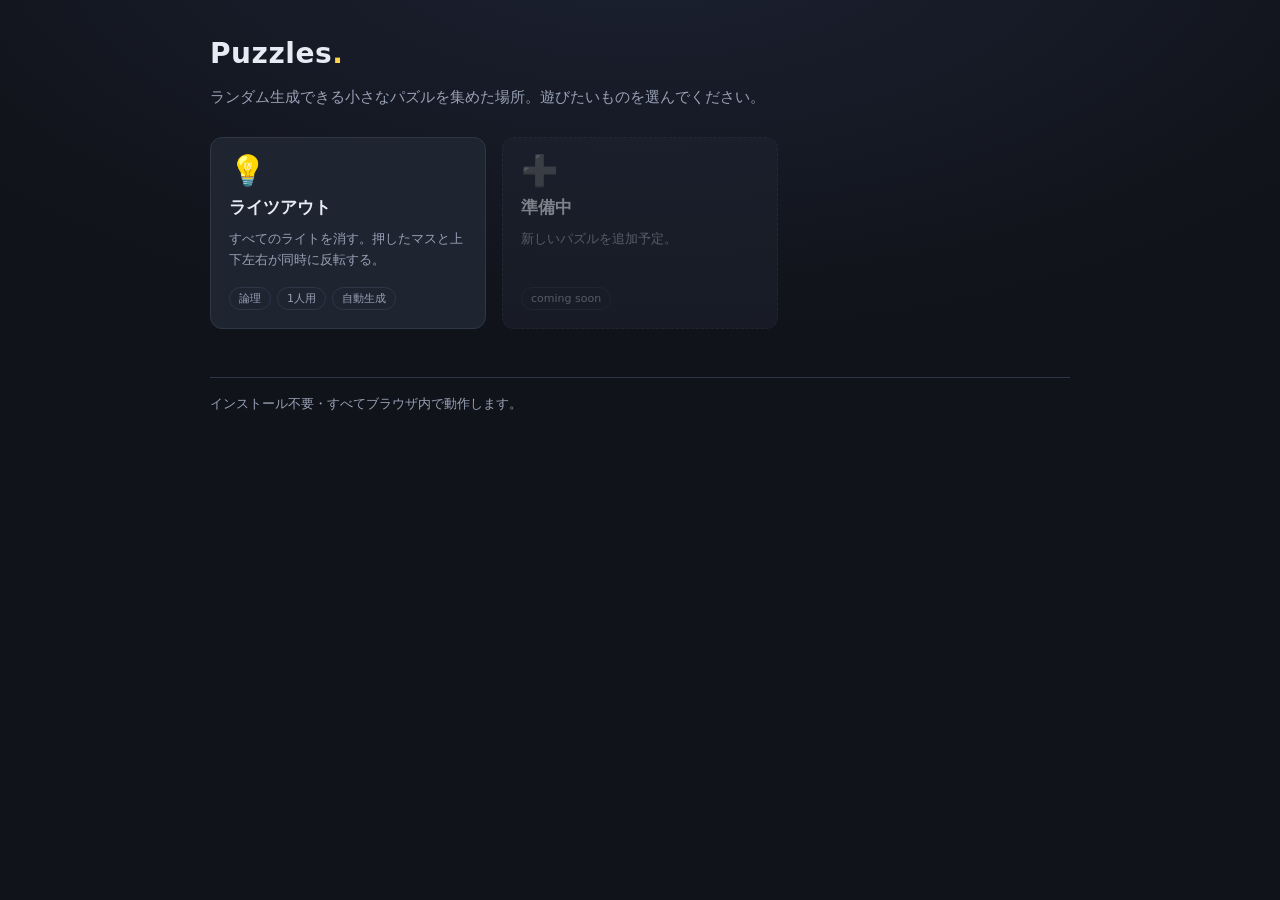
==== index.html @ 662f058c "パズルアーカイブの土台とライツアウトを追加 パズル選択画面（assets/js/puzzles.js のレジストリからカードを自動生成）、共通スタイル、最初のパズルとしてライツアウトを実装。盤面は全消" ====
<!doctype html>
<html lang="ja">
<head>
<meta charset="utf-8">
<meta name="viewport" content="width=device-width, initial-scale=1">
<title>Puzzles — 小さなパズル置き場</title>
<meta name="description" content="ランダム生成できる小さなパズルのアーカイブ。ブラウザでそのまま遊べます。">
<link rel="stylesheet" href="assets/css/base.css">
<link rel="icon" href="data:image/svg+xml,<svg xmlns='http://www.w3.org/2000/svg' viewBox='0 0 32 32'><text y='26' font-size='26'>🧩</text></svg>">
</head>
<body>
<div class="wrap">
  <header class="site-header">
    <h1 class="site-title">Puzzles<span class="dot">.</span></h1>
  </header>

  <p class="lede">
    ランダム生成できる小さなパズルを集めた場所。遊びたいものを選んでください。
  </p>

  <main id="puzzle-list" class="card-grid"></main>

  <footer class="site-footer">
    インストール不要・すべてブラウザ内で動作します。
  </footer>
</div>

<script src="assets/js/puzzles.js"></script>
<script>
  renderPuzzleList(document.getElementById("puzzle-list"));
</script>
</body>
</html>
---- assets/css/base.css ----
/* ==========================================================================
   Puzzles — 共通スタイル
   すべてのパズルページとトップページで読み込む土台。
   ========================================================================== */

:root {
  --bg: #11131a;
  --bg-soft: #191d28;
  --panel: #1f2431;
  --panel-hover: #272d3d;
  --border: #2f3648;
  --text: #e7ebf3;
  --text-dim: #98a1b5;
  --accent: #ffd34d;
  --accent-dim: #6b5a1f;
  --accent-text: #2a2205;
  --ok: #5ad48a;
  --radius: 12px;
  --shadow: 0 6px 20px rgba(0, 0, 0, 0.35);
  --font: "Segoe UI", "Hiragino Sans", "Noto Sans JP", system-ui, sans-serif;
}

* { box-sizing: border-box; }

html, body {
  margin: 0;
  padding: 0;
}

body {
  min-height: 100vh;
  background:
    radial-gradient(1200px 600px at 50% -10%, #1c2233 0%, transparent 70%),
    var(--bg);
  color: var(--text);
  font-family: var(--font);
  line-height: 1.6;
  -webkit-text-size-adjust: 100%;
}

.wrap {
  max-width: 900px;
  margin: 0 auto;
  padding: 32px 20px 64px;
}

a { color: var(--accent); }

/* --- ヘッダー ------------------------------------------------------------ */

.site-header {
  display: flex;
  align-items: baseline;
  justify-content: space-between;
  gap: 16px;
  flex-wrap: wrap;
  margin-bottom: 8px;
}

.site-title {
  margin: 0;
  font-size: 28px;
  letter-spacing: 0.02em;
}

.site-title .dot { color: var(--accent); }

.lede {
  margin: 0 0 28px;
  color: var(--text-dim);
  font-size: 15px;
}

.back-link {
  display: inline-flex;
  align-items: center;
  gap: 6px;
  color: var(--text-dim);
  text-decoration: none;
  font-size: 14px;
}

.back-link:hover { color: var(--text); }

/* --- ボタン類 ------------------------------------------------------------ */

.btn {
  appearance: none;
  border: 1px solid var(--border);
  background: var(--panel);
  color: var(--text);
  font: inherit;
  font-size: 14px;
  padding: 9px 16px;
  border-radius: 999px;
  cursor: pointer;
  transition: background 0.15s, border-color 0.15s, transform 0.05s;
}

.btn:hover { background: var(--panel-hover); border-color: #3d465d; }
.btn:active { transform: translateY(1px); }

.btn.primary {
  background: var(--accent);
  border-color: var(--accent);
  color: var(--accent-text);
  font-weight: 600;
}

.btn.primary:hover { filter: brightness(1.08); }

.controls {
  display: flex;
  flex-wrap: wrap;
  gap: 10px;
  align-items: center;
  margin-bottom: 20px;
}

.seg {
  display: inline-flex;
  border: 1px solid var(--border);
  background: var(--panel);
  border-radius: 999px;
  overflow: hidden;
}

.seg button {
  appearance: none;
  border: 0;
  background: transparent;
  color: var(--text-dim);
  font: inherit;
  font-size: 14px;
  padding: 9px 14px;
  cursor: pointer;
}

.seg button[aria-pressed="true"] {
  background: var(--accent);
  color: var(--accent-text);
  font-weight: 600;
}

.seg button:not([aria-pressed="true"]):hover { color: var(--text); }

/* --- カード（パズル選択） ------------------------------------------------ */

.card-grid {
  display: grid;
  grid-template-columns: repeat(auto-fill, minmax(260px, 1fr));
  gap: 16px;
}

.card {
  display: flex;
  flex-direction: column;
  gap: 8px;
  padding: 18px;
  background: var(--panel);
  border: 1px solid var(--border);
  border-radius: var(--radius);
  color: inherit;
  text-decoration: none;
  transition: background 0.15s, border-color 0.15s, transform 0.15s;
}

.card:hover {
  background: var(--panel-hover);
  border-color: #46516b;
  transform: translateY(-2px);
}

.card.soon {
  opacity: 0.5;
  pointer-events: none;
  border-style: dashed;
}

.card-thumb {
  font-size: 30px;
  line-height: 1;
}

.card-title {
  font-size: 17px;
  font-weight: 600;
  margin: 0;
}

.card-desc {
  margin: 0;
  font-size: 13px;
  color: var(--text-dim);
}

.tags {
  display: flex;
  flex-wrap: wrap;
  gap: 6px;
  margin-top: auto;
  padding-top: 8px;
}

.tag {
  font-size: 11px;
  color: var(--text-dim);
  border: 1px solid var(--border);
  border-radius: 999px;
  padding: 2px 9px;
}

/* --- ステータス表示 ------------------------------------------------------ */

.stats {
  display: flex;
  gap: 22px;
  flex-wrap: wrap;
  margin-bottom: 16px;
  font-variant-numeric: tabular-nums;
}

.stat-label {
  display: block;
  font-size: 11px;
  letter-spacing: 0.08em;
  text-transform: uppercase;
  color: var(--text-dim);
}

.stat-value { font-size: 22px; font-weight: 600; }

.message {
  min-height: 28px;
  font-size: 15px;
  color: var(--ok);
  font-weight: 600;
}

.site-footer {
  margin-top: 48px;
  padding-top: 16px;
  border-top: 1px solid var(--border);
  color: var(--text-dim);
  font-size: 13px;
}

@media (max-width: 480px) {
  .wrap { padding: 20px 14px 48px; }
  .site-title { font-size: 22px; }
}
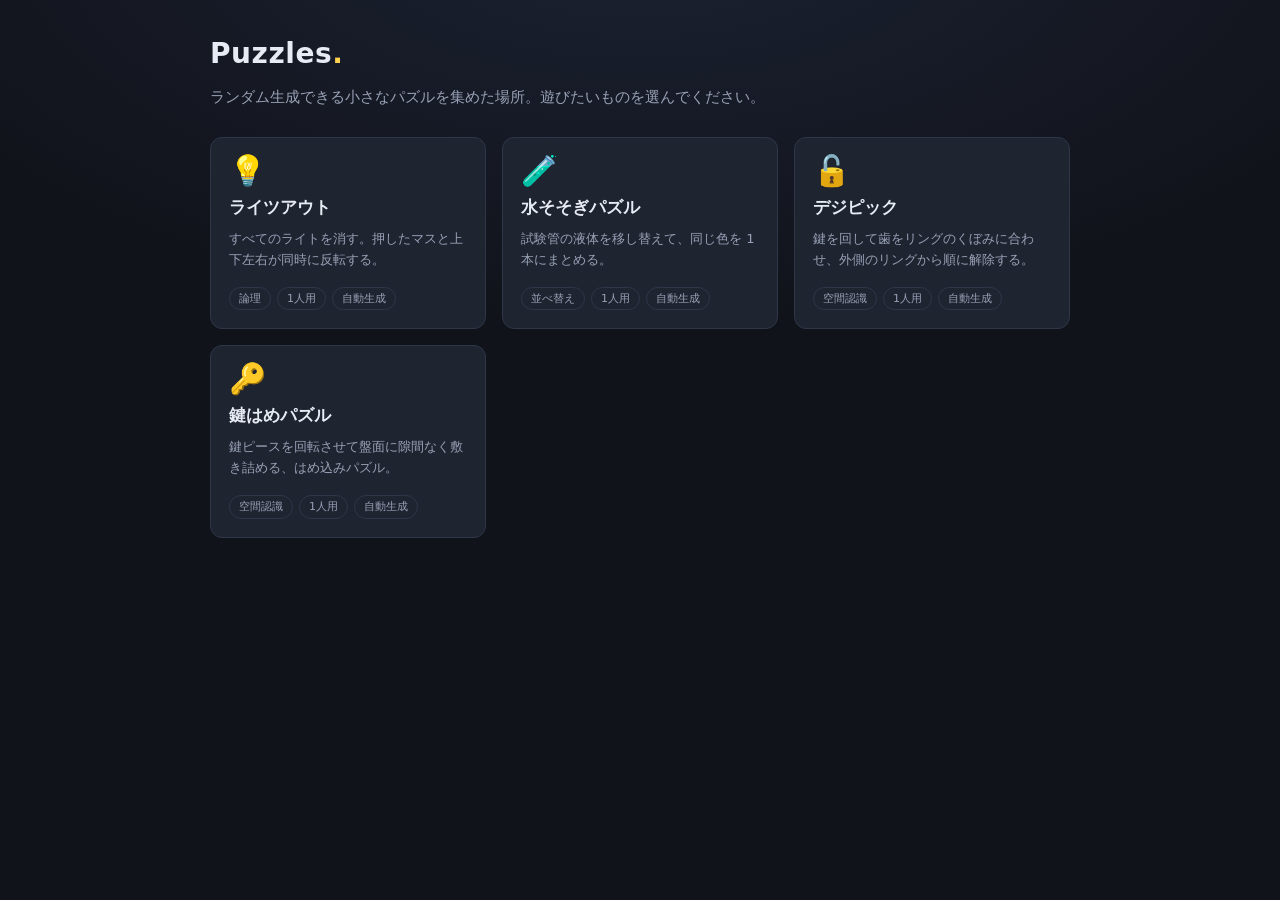
==== commit a96f715e: "パズル選択画面の「準備中」カードとフッター文言を削除 - 一覧末尾のプレースホルダーカード（準備中）を描画しないように変更 - トップページのフッター「インストール不要・すべてブラウザ内で動作します。" ====
--- a/index.html
+++ b/index.html
@@ -19,10 +19,6 @@
   </p>
 
   <main id="puzzle-list" class="card-grid"></main>
-
-  <footer class="site-footer">
-    インストール不要・すべてブラウザ内で動作します。
-  </footer>
 </div>
 
 <script src="assets/js/puzzles.js"></script>
